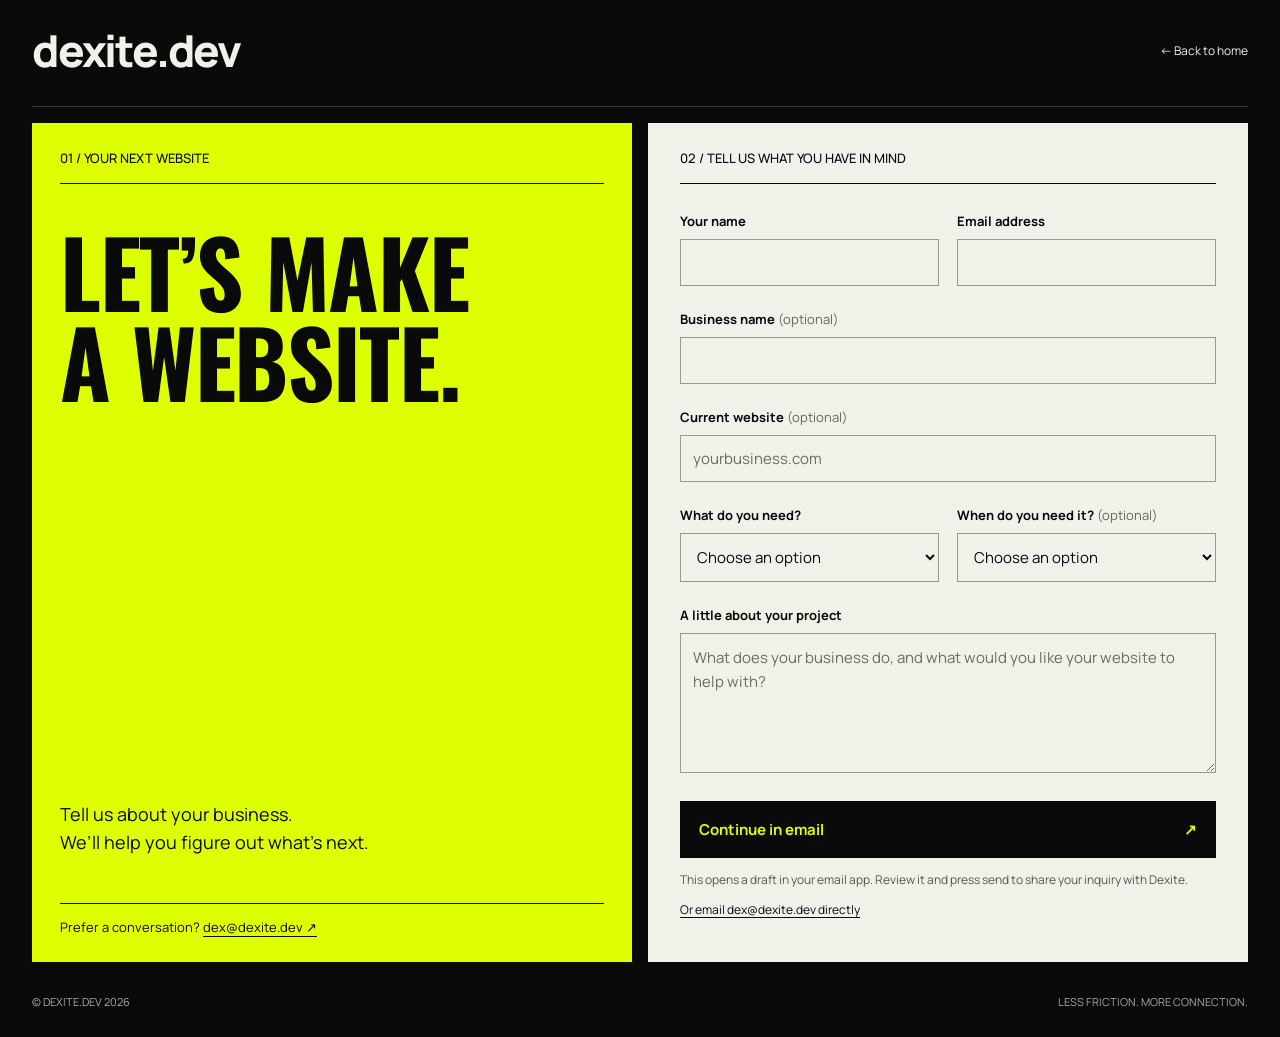
==== inquiry/index.html @ 9b3954dd "Add website inquiry page and homepage call to action" ====
<!doctype html>
<html lang="en">
<head>
<meta charset="utf-8">
<meta name="viewport" content="width=device-width,initial-scale=1">
<meta name="theme-color" content="#090a09">
<title>Let’s make a website — dexite.dev</title>
<meta name="description" content="Tell Dexite about your business and the website you have in mind.">
<link rel="canonical" href="https://dexite.dev/inquiry/">
<link rel="preconnect" href="https://fonts.googleapis.com">
<link rel="preconnect" href="https://fonts.gstatic.com" crossorigin>
<link href="https://fonts.googleapis.com/css2?family=Manrope:wght@400;500;700;800&family=Oswald:wght@700&display=swap" rel="stylesheet">
<style>
:root{color-scheme:dark;--ink:#090a09;--lime:#deff00;--paper:#f1f0e9;--rule:#393c34;font-family:Manrope,Arial,sans-serif}*{box-sizing:border-box}body{margin:0;background:var(--ink);color:var(--paper)}a{color:inherit}header{margin:0 32px;padding:20px 0 26px;display:flex;align-items:center;justify-content:space-between;gap:20px;border-bottom:1px solid var(--rule)}.brand{font-size:44px;font-weight:800;letter-spacing:-.05em;text-decoration:none}.back{font-size:12px;text-decoration:none;padding:12px 0}.back:hover{text-decoration:underline}main{display:grid;grid-template-columns:minmax(0,1fr) minmax(0,1fr);gap:16px;margin:16px 32px 32px}.intro{background:var(--lime);color:var(--ink);padding:26px 28px;display:flex;flex-direction:column;min-height:690px}.eyebrow{margin:0;padding-bottom:16px;border-bottom:1px solid currentColor;font-size:13px;font-weight:500}h1{font-family:Oswald,Impact,sans-serif;text-transform:uppercase;font-size:clamp(65px,7.2vw,108px);line-height:.98;font-weight:700;margin:42px 0;letter-spacing:-.015em}h1 span{display:block}.intro-copy{margin-top:auto;font-size:18px;line-height:1.6;max-width:350px}.contact{margin:28px 0 0;padding-top:14px;border-top:1px solid currentColor;font-size:13px}.contact a{text-underline-offset:4px}.form-panel{background:var(--paper);color:var(--ink);padding:26px 32px 32px;color-scheme:light}form{margin-top:28px}.fields{display:grid;grid-template-columns:1fr 1fr;gap:24px 18px}.full{grid-column:1/-1}label{display:block;font-size:13px;font-weight:700;margin-bottom:9px}.optional{color:#65675e;font-weight:400}input,select,textarea{display:block;width:100%;border:1px solid #96998c;border-radius:0;background:transparent;padding:12px;font:inherit;font-size:15px;color:var(--ink)}textarea{resize:vertical;min-height:140px;line-height:1.6}input:focus,select:focus,textarea:focus{outline:2px solid #2149ff;outline-offset:2px}input::placeholder,textarea::placeholder{color:#6b6d63}button{display:flex;align-items:center;justify-content:space-between;gap:18px;width:100%;margin-top:28px;padding:17px 18px;border:1px solid var(--ink);background:var(--ink);color:var(--lime);font:inherit;font-size:15px;font-weight:700;cursor:pointer;transition:background .2s,color .2s}button:hover{background:var(--lime);color:var(--ink)}button:focus-visible,a:focus-visible{outline:2px solid #2149ff;outline-offset:4px}.note{font-size:12px;line-height:1.6;color:#55574f;margin:12px 0 0}#status{font-size:13px;line-height:1.7;margin:16px 0 0}#status:empty{display:none}footer{margin:0 32px 28px;display:flex;justify-content:space-between;gap:16px;font-size:11px;color:#a8aaa0}.fallback{margin-top:12px;font-size:12px}.fallback a{text-underline-offset:3px}@media(max-width:900px){main{grid-template-columns:1fr}.intro{min-height:420px}h1{font-size:clamp(70px,12vw,105px);margin:32px 0}.intro-copy{max-width:490px}.intro-copy p{margin:0}}@media(max-width:540px){header{margin:0 20px;padding:18px 0}.brand{font-size:34px}.back{font-size:11px}main{margin:14px 20px 24px;gap:14px}.intro,.form-panel{padding:22px}.intro{min-height:420px}h1{font-size:clamp(58px,13vw,72px)}.intro-copy{font-size:16px}.fields{grid-template-columns:1fr;gap:22px}.full{grid-column:auto}footer{margin:0 20px 24px;font-size:10px}.eyebrow{font-size:12px}}@media(prefers-reduced-motion:reduce){*{transition:none!important}}
</style>
</head>
<body>
<header><a class="brand" href="/" aria-label="Dexite home">dexite.dev</a><a class="back" href="/">← Back to home</a></header>
<main>
<section class="intro" aria-labelledby="title"><p class="eyebrow">01 / YOUR NEXT WEBSITE</p><h1 id="title"><span>Let’s make</span><span>a website.</span></h1><div class="intro-copy"><p>Tell us about your business.<br>We’ll help you figure out what’s next.</p></div><p class="contact">Prefer a conversation? <a href="mailto:dex@dexite.dev">dex@dexite.dev ↗</a></p></section>
<section class="form-panel" aria-labelledby="form-title"><h2 class="eyebrow" id="form-title">02 / TELL US WHAT YOU HAVE IN MIND</h2>
<form id="inquiry-form" action="mailto:dex@dexite.dev" method="post" enctype="text/plain">
<div class="fields">
<div><label for="name">Your name</label><input id="name" name="name" autocomplete="name" maxlength="120" required></div>
<div><label for="email">Email address</label><input id="email" name="email" type="email" autocomplete="email" maxlength="254" required></div>
<div class="full"><label for="business">Business name <span class="optional">(optional)</span></label><input id="business" name="business" autocomplete="organization" maxlength="160"></div>
<div class="full"><label for="website">Current website <span class="optional">(optional)</span></label><input id="website" name="website" type="text" inputmode="url" placeholder="yourbusiness.com" maxlength="300"></div>
<div><label for="service">What do you need?</label><select id="service" name="service" required><option value="">Choose an option</option>A new website</option>A website redesign</option>Website updates or support</option>I’m not sure yet</option></select></div>
<div><label for="timeline">When do you need it? <span class="optional">(optional)</span></label><select id="timeline" name="timeline"><option value="">Choose an option</option>As soon as possible</option>Within 1–2 months</option>Within 3–6 months</option>Just exploring</option></select></div>
<div class="full"><label for="brief">A little about your project</label><textarea id="brief" name="brief" placeholder="What does your business do, and what would you like your website to help with?" maxlength="3000" required></textarea></div>
</div>
<button type="submit">Continue in email <span aria-hidden="true">↗</span></button>
<p class="note">This opens a draft in your email app. Review it and press send to share your inquiry with Dexite.</p>
<p id="status" role="status" aria-live="polite"></p>
<p class="fallback"><a href="mailto:dex@dexite.dev">Or email dex@dexite.dev directly</a></p>
<noscript><p class="note">You can also send your project details directly to dex@dexite.dev.</p></noscript>
</form></section>
</main><footer><span>© DEXITE.DEV 2026</span><span>LESS FRICTION. MORE CONNECTION.</span></footer>
<script>
document.getElementById('inquiry-form').addEventListener('submit',function(event){
event.preventDefault();
if(!this.reportValidity())return;
const values=new FormData(this);
const get=key=>String(values.get(key)||'').trim();
const subject='Website inquiry — '+(get('business')||get('name')).replace(/[\r\n]/g,' ');
const body=['Hi Dexite,','', 'Name: '+get('name'),'Email: '+get('email'),'Business: '+(get('business')||'Not provided'),'Current website: '+(get('website')||'None provided'),'Looking for: '+get('service'),'Timeline: '+(get('timeline')||'Not specified'),'','Project details:',get('brief')].join('\r\n');
window.location.href='mailto:dex@dexite.dev?subject='+encodeURIComponent(subject)+'&body='+encodeURIComponent(body);
document.getElementById('status').textContent='Your email app should open with your draft. Your inquiry reaches us after you press send. If it didn’t open, use the email link below.';
});
</script>
</body></html>
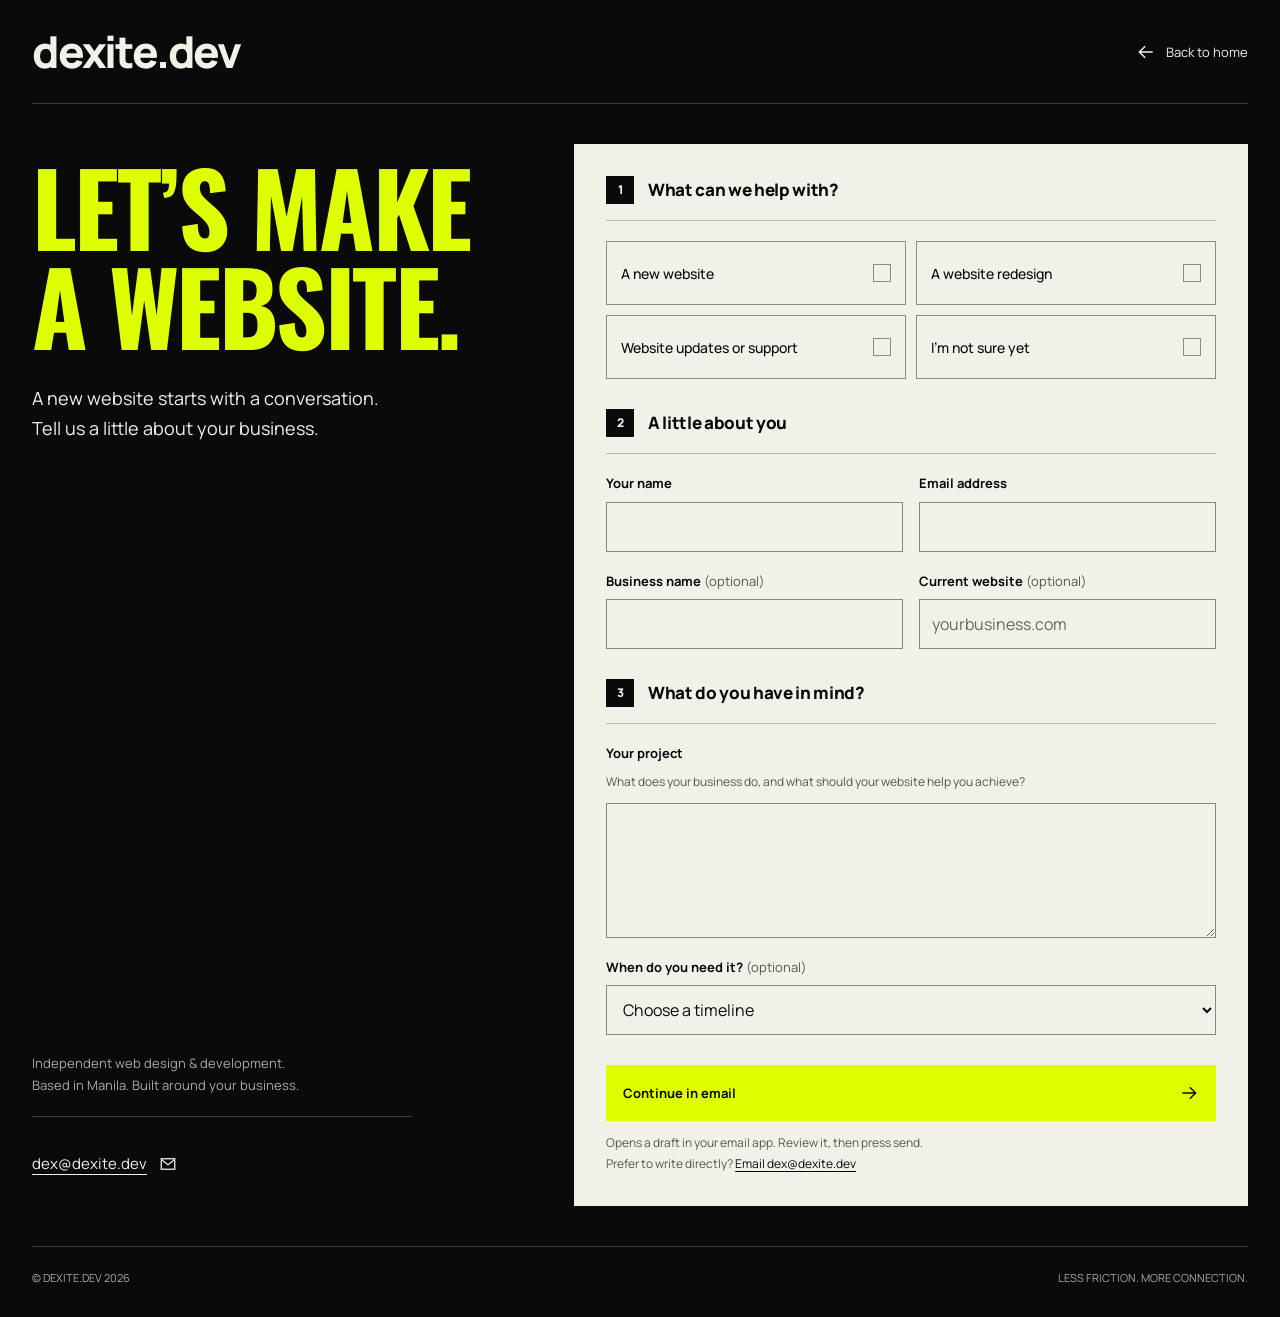
==== commit 83fda4ac: "Redesign inquiry page using Dexite handbook and add SVG button interactions" ====
--- a/inquiry/index.html
+++ b/inquiry/index.html
@@ -1,42 +1,48 @@
 <!doctype html>
 <html lang="en">
 <head>
-<meta charset="utf-8">
-<meta name="viewport" content="width=device-width,initial-scale=1">
-<meta name="theme-color" content="#090a09">
-<title>Let’s make a website — dexite.dev</title>
+<meta charset="utf-8"><meta name="viewport" content="width=device-width,initial-scale=1">
+<meta name="theme-color" content="#090a09"><title>Let’s make a website — dexite.dev</title>
 <meta name="description" content="Tell Dexite about your business and the website you have in mind.">
 <link rel="canonical" href="https://dexite.dev/inquiry/">
-<link rel="preconnect" href="https://fonts.googleapis.com">
-<link rel="preconnect" href="https://fonts.gstatic.com" crossorigin>
+<link rel="preconnect" href="https://fonts.googleapis.com"><link rel="preconnect" href="https://fonts.gstatic.com" crossorigin>
 <link href="https://fonts.googleapis.com/css2?family=Manrope:wght@400;500;700;800&family=Oswald:wght@700&display=swap" rel="stylesheet">
+<link rel="stylesheet" href="/interactions.css?v=2">
 <style>
-:root{color-scheme:dark;--ink:#090a09;--lime:#deff00;--paper:#f1f0e9;--rule:#393c34;font-family:Manrope,Arial,sans-serif}*{box-sizing:border-box}body{margin:0;background:var(--ink);color:var(--paper)}a{color:inherit}header{margin:0 32px;padding:20px 0 26px;display:flex;align-items:center;justify-content:space-between;gap:20px;border-bottom:1px solid var(--rule)}.brand{font-size:44px;font-weight:800;letter-spacing:-.05em;text-decoration:none}.back{font-size:12px;text-decoration:none;padding:12px 0}.back:hover{text-decoration:underline}main{display:grid;grid-template-columns:minmax(0,1fr) minmax(0,1fr);gap:16px;margin:16px 32px 32px}.intro{background:var(--lime);color:var(--ink);padding:26px 28px;display:flex;flex-direction:column;min-height:690px}.eyebrow{margin:0;padding-bottom:16px;border-bottom:1px solid currentColor;font-size:13px;font-weight:500}h1{font-family:Oswald,Impact,sans-serif;text-transform:uppercase;font-size:clamp(65px,7.2vw,108px);line-height:.98;font-weight:700;margin:42px 0;letter-spacing:-.015em}h1 span{display:block}.intro-copy{margin-top:auto;font-size:18px;line-height:1.6;max-width:350px}.contact{margin:28px 0 0;padding-top:14px;border-top:1px solid currentColor;font-size:13px}.contact a{text-underline-offset:4px}.form-panel{background:var(--paper);color:var(--ink);padding:26px 32px 32px;color-scheme:light}form{margin-top:28px}.fields{display:grid;grid-template-columns:1fr 1fr;gap:24px 18px}.full{grid-column:1/-1}label{display:block;font-size:13px;font-weight:700;margin-bottom:9px}.optional{color:#65675e;font-weight:400}input,select,textarea{display:block;width:100%;border:1px solid #96998c;border-radius:0;background:transparent;padding:12px;font:inherit;font-size:15px;color:var(--ink)}textarea{resize:vertical;min-height:140px;line-height:1.6}input:focus,select:focus,textarea:focus{outline:2px solid #2149ff;outline-offset:2px}input::placeholder,textarea::placeholder{color:#6b6d63}button{display:flex;align-items:center;justify-content:space-between;gap:18px;width:100%;margin-top:28px;padding:17px 18px;border:1px solid var(--ink);background:var(--ink);color:var(--lime);font:inherit;font-size:15px;font-weight:700;cursor:pointer;transition:background .2s,color .2s}button:hover{background:var(--lime);color:var(--ink)}button:focus-visible,a:focus-visible{outline:2px solid #2149ff;outline-offset:4px}.note{font-size:12px;line-height:1.6;color:#55574f;margin:12px 0 0}#status{font-size:13px;line-height:1.7;margin:16px 0 0}#status:empty{display:none}footer{margin:0 32px 28px;display:flex;justify-content:space-between;gap:16px;font-size:11px;color:#a8aaa0}.fallback{margin-top:12px;font-size:12px}.fallback a{text-underline-offset:3px}@media(max-width:900px){main{grid-template-columns:1fr}.intro{min-height:420px}h1{font-size:clamp(70px,12vw,105px);margin:32px 0}.intro-copy{max-width:490px}.intro-copy p{margin:0}}@media(max-width:540px){header{margin:0 20px;padding:18px 0}.brand{font-size:34px}.back{font-size:11px}main{margin:14px 20px 24px;gap:14px}.intro,.form-panel{padding:22px}.intro{min-height:420px}h1{font-size:clamp(58px,13vw,72px)}.intro-copy{font-size:16px}.fields{grid-template-columns:1fr;gap:22px}.full{grid-column:auto}footer{margin:0 20px 24px;font-size:10px}.eyebrow{font-size:12px}}@media(prefers-reduced-motion:reduce){*{transition:none!important}}
+:root{color-scheme:dark;--ink:#090a09;--lime:#deff00;--paper:#f1f0e9;--rule:#393c34;font-family:Manrope,Arial,sans-serif;font-synthesis:none}*{box-sizing:border-box}body{margin:0;background:var(--ink);color:var(--paper);-webkit-font-smoothing:antialiased}a{color:inherit}.shell{max-width:1600px;margin:auto;padding:0 32px}header{display:flex;align-items:center;justify-content:space-between;gap:20px;min-height:104px;border-bottom:1px solid var(--rule)}.brand{font-size:44px;font-weight:800;letter-spacing:-.05em;line-height:1.18;text-decoration:none}.back{display:inline-flex;align-items:center;gap:10px;min-height:44px;text-decoration:none;font-size:13px}.back svg{transition:transform 160ms ease}.back:hover svg{transform:translateX(-3px)}a:focus-visible{outline:2px solid var(--paper);outline-offset:4px}.icon{display:block;width:20px;height:20px;flex-shrink:0}main{display:grid;grid-template-columns:minmax(0,5fr) minmax(0,7fr);gap:5%;padding:40px 0}.intro{padding:12px 0 20px;display:flex;flex-direction:column;align-items:flex-start;min-width:0}.intro h1{font-family:Oswald,Impact,sans-serif;font-size:clamp(68px,7.9vw,124px);line-height:.98;letter-spacing:-.025em;text-transform:uppercase;margin:0 0 30px;color:var(--lime)}h1 span{display:block}.lead{font-size:18px;line-height:1.65;max-width:350px;margin:0}.intro-bottom{margin-top:auto;padding-top:70px;width:100%;max-width:380px}.studio-note{padding:0 0 20px;border-bottom:1px solid var(--rule);font-size:13px;line-height:1.7;color:#a8aaa0}.direct-contact{display:inline-flex;align-items:center;gap:12px;min-height:44px;margin-top:12px;font-size:15px;text-underline-offset:5px;text-decoration-thickness:1px}.direct-contact svg{width:18px;height:18px}.form-panel{background:var(--paper);color:var(--ink);color-scheme:light;padding:32px;min-width:0}fieldset{border:0;padding:0;margin:0 0 30px;min-width:0}legend{display:flex;align-items:center;gap:14px;width:100%;padding:0 0 16px;margin-bottom:20px;border-bottom:1px solid #b8bbaf;font-size:17px;line-height:1.5;font-weight:800;letter-spacing:-.02em}.step{display:inline-grid;place-items:center;width:28px;height:28px;background:var(--ink);color:var(--paper);font-size:12px;letter-spacing:0;flex-shrink:0}.choices{display:grid;grid-template-columns:1fr 1fr;gap:10px}.choice{position:relative;display:block;cursor:pointer}.choice input{position:absolute;top:14px;right:14px;width:20px;height:20px;opacity:0;margin:0}.choice-content{display:flex;align-items:center;justify-content:space-between;gap:12px;min-height:64px;height:100%;border:1px solid #8b8e80;padding:14px;font-size:14px;line-height:1.5;font-weight:500;transition:background-color 160ms ease,border-color 160ms ease,box-shadow 160ms ease}.choice-content .check{width:18px;height:18px;flex:0 0 18px;border:1px solid #8b8e80;color:transparent}.check svg{width:16px;height:16px;display:block}.choice input:checked+.choice-content{background:var(--lime);border-color:var(--ink);box-shadow:inset 0 0 0 1px var(--ink);font-weight:700}.choice input:checked+.choice-content .check{background:var(--ink);border-color:var(--ink);color:var(--lime)}.choice input:focus-visible+.choice-content{outline:2px solid #2149ff;outline-offset:3px}.choice:active .choice-content{box-shadow:inset 0 0 0 2px var(--ink)}@media(hover:hover){.choice:hover .choice-content{border-color:var(--ink);background:#e5e7d9}.choice:hover input:checked+.choice-content{background:var(--lime)}}.fields{display:grid;grid-template-columns:1fr 1fr;gap:20px 16px}.full{grid-column:1/-1}.field-label{display:block;font-size:13px;line-height:1.5;font-weight:700;margin-bottom:8px}.optional{font-weight:400;color:#55574f}.text-input,select,textarea{display:block;width:100%;min-width:0;min-height:48px;padding:12px;border:1px solid #85897a;border-radius:0;background:transparent;color:var(--ink);font:inherit;font-size:16px;line-height:1.5;transition:border-color 160ms ease,background-color 160ms ease}.text-input:hover,select:hover,textarea:hover{border-color:var(--ink)}.text-input:focus,select:focus,textarea:focus{border-color:var(--ink);background:#fff;outline:2px solid #2149ff;outline-offset:2px}input::placeholder,textarea::placeholder{color:#66695e}textarea{resize:vertical;min-height:135px}.helper{font-size:12px;line-height:1.6;color:#55574f;margin:0 0 12px}.submit{width:100%;min-height:56px;margin:0;--action-hover:#090a09}.submit:hover{color:var(--lime)}.submit:active{color:var(--ink);background:#c4df00}.note{font-size:12px;line-height:1.7;color:#55574f;margin:12px 0 0}.note a{color:var(--ink);text-underline-offset:3px}.note a:focus-visible{outline-color:#2149ff}#status{font-size:13px;line-height:1.7;border-left:3px solid var(--ink);padding-left:12px;margin:16px 0 0}#status:empty{display:none}footer{border-top:1px solid var(--rule);display:flex;justify-content:space-between;gap:16px;padding:22px 0 30px;font-size:11px;line-height:1.6;color:#a8aaa0}@media(max-width:1050px){main{gap:28px;grid-template-columns:minmax(0,4fr) minmax(0,6fr)}.form-panel{padding:26px}.intro h1{font-size:clamp(58px,8vw,85px)}.choices,.fields{grid-template-columns:1fr}.full{grid-column:auto}.choice-content{min-height:54px}.lead{font-size:16px}}@media(max-width:760px){.shell{padding:0 22px}header{min-height:88px}.brand{font-size:34px}.back{font-size:12px}main{grid-template-columns:1fr;gap:30px;padding:30px 0}.intro{padding:0}.intro h1{font-size:clamp(68px,13vw,96px);margin-bottom:22px}.intro h1 span{display:inline}.intro h1 span::after{content:' '}.lead{max-width:440px;font-size:17px}.intro-bottom{padding-top:20px;max-width:none;margin-top:0}.studio-note{display:none}.direct-contact{margin-top:0}.form-panel{padding:26px}.choices,.fields{grid-template-columns:1fr 1fr}.full{grid-column:1/-1}footer{font-size:10px}}@media(max-width:480px){.shell{padding:0 16px}.form-panel{padding:22px 18px}.choices,.fields{grid-template-columns:1fr}.full{grid-column:auto}.intro h1{font-size:18vw}.intro h1 span{display:block}.intro h1 span::after{content:none}.back{gap:6px;font-size:11px}.choice-content{min-height:56px}legend{font-size:16px}footer{flex-direction:column;gap:4px}}@media(prefers-reduced-motion:reduce){*,*::before,*::after{transition:none!important;animation:none!important}.back:hover svg{transform:none}}
 </style>
 </head>
-<body>
-<header><a class="brand" href="/" aria-label="Dexite home">dexite.dev</a><a class="back" href="/">← Back to home</a></header>
+<body><div class="shell">
+<header><a class="brand" href="/" aria-label="Dexite home">dexite.dev</a><a class="back" href="/"><svg class="icon" viewBox="0 0 24 24" fill="none" stroke="currentColor" stroke-width="1.7" aria-hidden="true" focusable="false"><path d="M20 12H4m7-7-7 7 7 7"/></svg>Back to home</a></header>
 <main>
-<section class="intro" aria-labelledby="title"><p class="eyebrow">01 / YOUR NEXT WEBSITE</p><h1 id="title"><span>Let’s make</span><span>a website.</span></h1><div class="intro-copy"><p>Tell us about your business.<br>We’ll help you figure out what’s next.</p></div><p class="contact">Prefer a conversation? <a href="mailto:dex@dexite.dev">dex@dexite.dev ↗</a></p></section>
-<section class="form-panel" aria-labelledby="form-title"><h2 class="eyebrow" id="form-title">02 / TELL US WHAT YOU HAVE IN MIND</h2>
+<section class="intro" aria-labelledby="title"><h1 id="title"><span>Let’s make</span><span>a website.</span></h1><p class="lead">A new website starts with a conversation. Tell us a little about your business.</p><div class="intro-bottom"><p class="studio-note">Independent web design &amp; development.<br>Based in Manila. Built around your business.</p><a class="direct-contact" href="mailto:dex@dexite.dev">dex@dexite.dev<svg class="icon" viewBox="0 0 24 24" fill="none" stroke="currentColor" stroke-width="1.7" aria-hidden="true" focusable="false"><rect x="3" y="5" width="18" height="14"/><path d="m3 6 9 7 9-7"/></svg></a></div></section>
+<section class="form-panel" aria-label="Website inquiry">
 <form id="inquiry-form" action="mailto:dex@dexite.dev" method="post" enctype="text/plain">
-<div class="fields">
-<div><label for="name">Your name</label><input id="name" name="name" autocomplete="name" maxlength="120" required></div>
-<div><label for="email">Email address</label><input id="email" name="email" type="email" autocomplete="email" maxlength="254" required></div>
-<div class="full"><label for="business">Business name <span class="optional">(optional)</span></label><input id="business" name="business" autocomplete="organization" maxlength="160"></div>
-<div class="full"><label for="website">Current website <span class="optional">(optional)</span></label><input id="website" name="website" type="text" inputmode="url" placeholder="yourbusiness.com" maxlength="300"></div>
-<div><label for="service">What do you need?</label><select id="service" name="service" required><option value="">Choose an option</option>A new website</option>A website redesign</option>Website updates or support</option>I’m not sure yet</option></select></div>
-<div><label for="timeline">When do you need it? <span class="optional">(optional)</span></label><select id="timeline" name="timeline"><option value="">Choose an option</option>As soon as possible</option>Within 1–2 months</option>Within 3–6 months</option>Just exploring</option></select></div>
-<div class="full"><label for="brief">A little about your project</label><textarea id="brief" name="brief" placeholder="What does your business do, and what would you like your website to help with?" maxlength="3000" required></textarea></div>
-</div>
-<button type="submit">Continue in email <span aria-hidden="true">↗</span></button>
-<p class="note">This opens a draft in your email app. Review it and press send to share your inquiry with Dexite.</p>
+<fieldset><legend><span class="step" aria-hidden="true">1</span>What can we help with?</legend><div class="choices">
+<label class="choice"><input type="radio" name="service" value="A new website" required><span class="choice-content"><span>A new website</span><span class="check" aria-hidden="true"><svg viewBox="0 0 20 20" fill="none" stroke="currentColor" stroke-width="1.8" focusable="false"><path d="m4 10 4 4 8-8"/></svg></span></span></label>
+<label class="choice"><input type="radio" name="service" value="A website redesign" required><span class="choice-content"><span>A website redesign</span><span class="check" aria-hidden="true"><svg viewBox="0 0 20 20" fill="none" stroke="currentColor" stroke-width="1.8" focusable="false"><path d="m4 10 4 4 8-8"/></svg></span></span></label>
+<label class="choice"><input type="radio" name="service" value="Website updates or support" required><span class="choice-content"><span>Website updates or support</span><span class="check" aria-hidden="true"><svg viewBox="0 0 20 20" fill="none" stroke="currentColor" stroke-width="1.8" focusable="false"><path d="m4 10 4 4 8-8"/></svg></span></span></label>
+<label class="choice"><input type="radio" name="service" value="I’m not sure yet" required><span class="choice-content"><span>I’m not sure yet</span><span class="check" aria-hidden="true"><svg viewBox="0 0 20 20" fill="none" stroke="currentColor" stroke-width="1.8" focusable="false"><path d="m4 10 4 4 8-8"/></svg></span></span></label>
+</div></fieldset>
+<fieldset><legend><span class="step" aria-hidden="true">2</span>A little about you</legend><div class="fields">
+<div><label class="field-label" for="name">Your name</label><input class="text-input" id="name" name="name" autocomplete="name" maxlength="120" required></div>
+<div><label class="field-label" for="email">Email address</label><input class="text-input" id="email" name="email" type="email" autocomplete="email" maxlength="254" required></div>
+<div><label class="field-label" for="business">Business name <span class="optional">(optional)</span></label><input class="text-input" id="business" name="business" autocomplete="organization" maxlength="160"></div>
+<div><label class="field-label" for="website">Current website <span class="optional">(optional)</span></label><input class="text-input" id="website" name="website" type="text" inputmode="url" placeholder="yourbusiness.com" maxlength="300"></div>
+</div></fieldset>
+<fieldset><legend><span class="step" aria-hidden="true">3</span>What do you have in mind?</legend><div class="fields">
+<div class="full"><label class="field-label" for="brief">Your project</label><p class="helper" id="brief-help">What does your business do, and what should your website help you achieve?</p><textarea id="brief" name="brief" aria-describedby="brief-help" maxlength="1800" required></textarea></div>
+<div class="full"><label class="field-label" for="timeline">When do you need it? <span class="optional">(optional)</span></label><select id="timeline" name="timeline"><option value="">Choose a timeline</option>As soon as possible</option>Within 1–2 months</option>Within 3–6 months</option>Just exploring</option></select></div>
+</div></fieldset>
+<button class="dex-action on-paper submit" type="submit"><span>Continue in email</span><svg class="action-icon" width="20" height="20" viewBox="0 0 24 24" fill="none" stroke="currentColor" stroke-width="1.7" aria-hidden="true" focusable="false"><path d="M4 12h15M13 5l7 7-7 7"/></svg></button>
+<p class="note">Opens a draft in your email app. Review it, then press send.<br>Prefer to write directly? <a href="mailto:dex@dexite.dev">Email dex@dexite.dev</a></p>
 <p id="status" role="status" aria-live="polite"></p>
-<p class="fallback"><a href="mailto:dex@dexite.dev">Or email dex@dexite.dev directly</a></p>
 <noscript><p class="note">You can also send your project details directly to dex@dexite.dev.</p></noscript>
 </form></section>
 </main><footer><span>© DEXITE.DEV 2026</span><span>LESS FRICTION. MORE CONNECTION.</span></footer>
+</div>
 <script>
+
 document.getElementById('inquiry-form').addEventListener('submit',function(event){
 event.preventDefault();
 if(!this.reportValidity())return;
--- a/interactions.css
+++ b/interactions.css
@@ -0,0 +1,11 @@
+/* Dexite handbook: small, deliberate feedback; no layout shift. */
+.dex-action { --action-bg:#deff00; --action-fg:#090a09; --action-hover:#f1f0e9; position:relative; display:inline-flex; align-items:center; justify-content:space-between; gap:20px; min-height:44px; padding:12px 16px; border:1px solid transparent; border-radius:0; background:var(--action-bg); color:var(--action-fg); font-family:Manrope,Arial,sans-serif; font-size:13px; line-height:20px; font-weight:700; text-decoration:none; cursor:pointer; transition:background-color 160ms ease,color 160ms ease,border-color 160ms ease,box-shadow 140ms ease; -webkit-tap-highlight-color:transparent; }
+.dex-action .action-icon { width:20px; height:20px; flex:0 0 20px; transition:transform 160ms cubic-bezier(.2,0,0,1); }
+@media (hover:hover) { .dex-action:hover { background:var(--action-hover); } .dex-action:hover .action-icon { transform:translateX(3px); } }
+.dex-action:active { background:#c4df00; box-shadow:inset 0 0 0 2px #090a09; }
+.dex-action:active .action-icon { transform:translateX(1px) scale(.9); }
+.dex-action:focus-visible { outline:2px solid #f1f0e9; outline-offset:4px; }
+.dex-action.on-paper:focus-visible { outline-color:#2149ff; }
+.dex-action:disabled { background:#d0d2c6; color:#55574f; cursor:not-allowed; box-shadow:none; }
+.dex-action:disabled .action-icon { transform:none; }
+@media(prefers-reduced-motion:reduce) { .dex-action,.dex-action .action-icon { transition:none; } .dex-action:hover .action-icon,.dex-action:active .action-icon { transform:none; } }
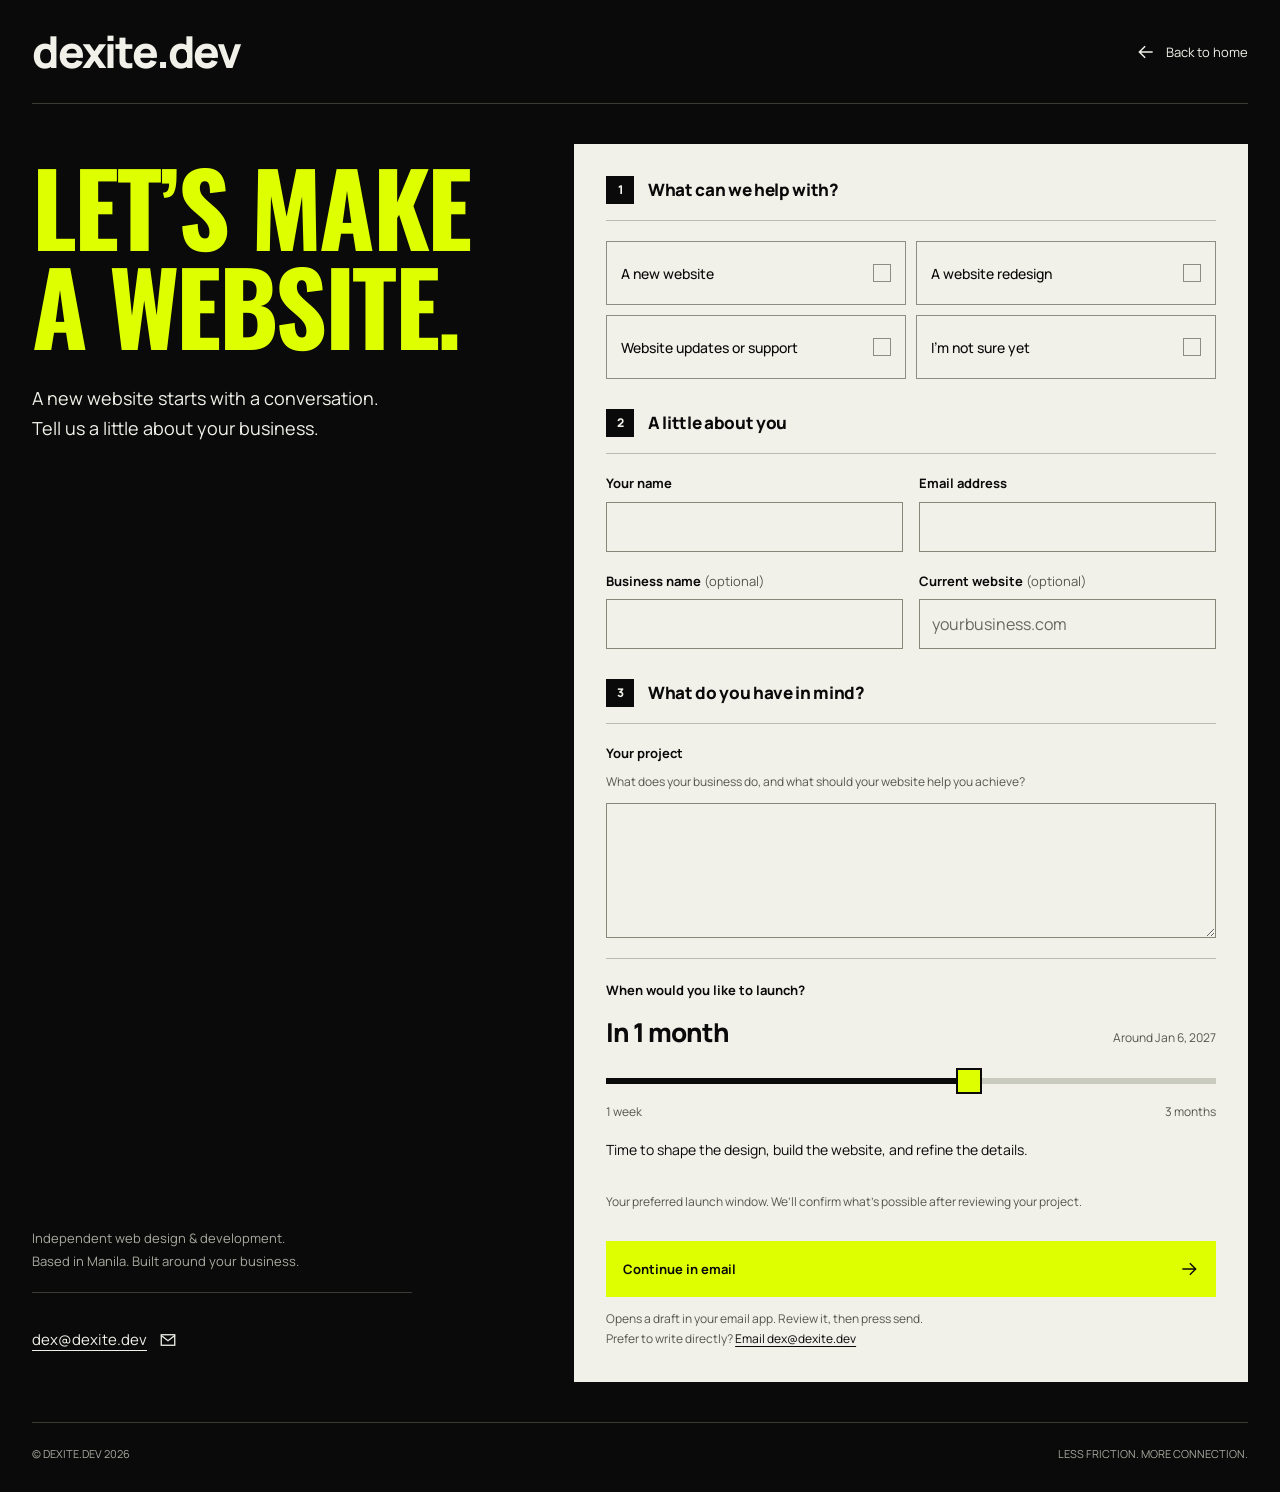
==== commit 45e83b47: "Add approved launch timeline slider to inquiry page" ====
--- a/inquiry/index.html
+++ b/inquiry/index.html
@@ -10,6 +10,8 @@
 <link rel="stylesheet" href="/interactions.css?v=2">
 <style>
 :root{color-scheme:dark;--ink:#090a09;--lime:#deff00;--paper:#f1f0e9;--rule:#393c34;font-family:Manrope,Arial,sans-serif;font-synthesis:none}*{box-sizing:border-box}body{margin:0;background:var(--ink);color:var(--paper);-webkit-font-smoothing:antialiased}a{color:inherit}.shell{max-width:1600px;margin:auto;padding:0 32px}header{display:flex;align-items:center;justify-content:space-between;gap:20px;min-height:104px;border-bottom:1px solid var(--rule)}.brand{font-size:44px;font-weight:800;letter-spacing:-.05em;line-height:1.18;text-decoration:none}.back{display:inline-flex;align-items:center;gap:10px;min-height:44px;text-decoration:none;font-size:13px}.back svg{transition:transform 160ms ease}.back:hover svg{transform:translateX(-3px)}a:focus-visible{outline:2px solid var(--paper);outline-offset:4px}.icon{display:block;width:20px;height:20px;flex-shrink:0}main{display:grid;grid-template-columns:minmax(0,5fr) minmax(0,7fr);gap:5%;padding:40px 0}.intro{padding:12px 0 20px;display:flex;flex-direction:column;align-items:flex-start;min-width:0}.intro h1{font-family:Oswald,Impact,sans-serif;font-size:clamp(68px,7.9vw,124px);line-height:.98;letter-spacing:-.025em;text-transform:uppercase;margin:0 0 30px;color:var(--lime)}h1 span{display:block}.lead{font-size:18px;line-height:1.65;max-width:350px;margin:0}.intro-bottom{margin-top:auto;padding-top:70px;width:100%;max-width:380px}.studio-note{padding:0 0 20px;border-bottom:1px solid var(--rule);font-size:13px;line-height:1.7;color:#a8aaa0}.direct-contact{display:inline-flex;align-items:center;gap:12px;min-height:44px;margin-top:12px;font-size:15px;text-underline-offset:5px;text-decoration-thickness:1px}.direct-contact svg{width:18px;height:18px}.form-panel{background:var(--paper);color:var(--ink);color-scheme:light;padding:32px;min-width:0}fieldset{border:0;padding:0;margin:0 0 30px;min-width:0}legend{display:flex;align-items:center;gap:14px;width:100%;padding:0 0 16px;margin-bottom:20px;border-bottom:1px solid #b8bbaf;font-size:17px;line-height:1.5;font-weight:800;letter-spacing:-.02em}.step{display:inline-grid;place-items:center;width:28px;height:28px;background:var(--ink);color:var(--paper);font-size:12px;letter-spacing:0;flex-shrink:0}.choices{display:grid;grid-template-columns:1fr 1fr;gap:10px}.choice{position:relative;display:block;cursor:pointer}.choice input{position:absolute;top:14px;right:14px;width:20px;height:20px;opacity:0;margin:0}.choice-content{display:flex;align-items:center;justify-content:space-between;gap:12px;min-height:64px;height:100%;border:1px solid #8b8e80;padding:14px;font-size:14px;line-height:1.5;font-weight:500;transition:background-color 160ms ease,border-color 160ms ease,box-shadow 160ms ease}.choice-content .check{width:18px;height:18px;flex:0 0 18px;border:1px solid #8b8e80;color:transparent}.check svg{width:16px;height:16px;display:block}.choice input:checked+.choice-content{background:var(--lime);border-color:var(--ink);box-shadow:inset 0 0 0 1px var(--ink);font-weight:700}.choice input:checked+.choice-content .check{background:var(--ink);border-color:var(--ink);color:var(--lime)}.choice input:focus-visible+.choice-content{outline:2px solid #2149ff;outline-offset:3px}.choice:active .choice-content{box-shadow:inset 0 0 0 2px var(--ink)}@media(hover:hover){.choice:hover .choice-content{border-color:var(--ink);background:#e5e7d9}.choice:hover input:checked+.choice-content{background:var(--lime)}}.fields{display:grid;grid-template-columns:1fr 1fr;gap:20px 16px}.full{grid-column:1/-1}.field-label{display:block;font-size:13px;line-height:1.5;font-weight:700;margin-bottom:8px}.optional{font-weight:400;color:#55574f}.text-input,select,textarea{display:block;width:100%;min-width:0;min-height:48px;padding:12px;border:1px solid #85897a;border-radius:0;background:transparent;color:var(--ink);font:inherit;font-size:16px;line-height:1.5;transition:border-color 160ms ease,background-color 160ms ease}.text-input:hover,select:hover,textarea:hover{border-color:var(--ink)}.text-input:focus,select:focus,textarea:focus{border-color:var(--ink);background:#fff;outline:2px solid #2149ff;outline-offset:2px}input::placeholder,textarea::placeholder{color:#66695e}textarea{resize:vertical;min-height:135px}.helper{font-size:12px;line-height:1.6;color:#55574f;margin:0 0 12px}.submit{width:100%;min-height:56px;margin:0;--action-hover:#090a09}.submit:hover{color:var(--lime)}.submit:active{color:var(--ink);background:#c4df00}.note{font-size:12px;line-height:1.7;color:#55574f;margin:12px 0 0}.note a{color:var(--ink);text-underline-offset:3px}.note a:focus-visible{outline-color:#2149ff}#status{font-size:13px;line-height:1.7;border-left:3px solid var(--ink);padding-left:12px;margin:16px 0 0}#status:empty{display:none}footer{border-top:1px solid var(--rule);display:flex;justify-content:space-between;gap:16px;padding:22px 0 30px;font-size:11px;line-height:1.6;color:#a8aaa0}@media(max-width:1050px){main{gap:28px;grid-template-columns:minmax(0,4fr) minmax(0,6fr)}.form-panel{padding:26px}.intro h1{font-size:clamp(58px,8vw,85px)}.choices,.fields{grid-template-columns:1fr}.full{grid-column:auto}.choice-content{min-height:54px}.lead{font-size:16px}}@media(max-width:760px){.shell{padding:0 22px}header{min-height:88px}.brand{font-size:34px}.back{font-size:12px}main{grid-template-columns:1fr;gap:30px;padding:30px 0}.intro{padding:0}.intro h1{font-size:clamp(68px,13vw,96px);margin-bottom:22px}.intro h1 span{display:inline}.intro h1 span::after{content:' '}.lead{max-width:440px;font-size:17px}.intro-bottom{padding-top:20px;max-width:none;margin-top:0}.studio-note{display:none}.direct-contact{margin-top:0}.form-panel{padding:26px}.choices,.fields{grid-template-columns:1fr 1fr}.full{grid-column:1/-1}footer{font-size:10px}}@media(max-width:480px){.shell{padding:0 16px}.form-panel{padding:22px 18px}.choices,.fields{grid-template-columns:1fr}.full{grid-column:auto}.intro h1{font-size:18vw}.intro h1 span{display:block}.intro h1 span::after{content:none}.back{gap:6px;font-size:11px}.choice-content{min-height:56px}legend{font-size:16px}footer{flex-direction:column;gap:4px}}@media(prefers-reduced-motion:reduce){*,*::before,*::after{transition:none!important;animation:none!important}.back:hover svg{transform:none}}
+
+.timeline-field{border-top:1px solid #b8bbaf;padding-top:22px}.timeline-heading{display:flex;align-items:baseline;justify-content:space-between;gap:12px;margin:16px 0 10px}.timeline-heading output{font-size:26px;line-height:1.25;font-weight:800;letter-spacing:-.04em}.timeline-heading>span{font-size:12px;color:#55574f}.timeline-range{--range-fill:60%;display:block;width:100%;height:44px;margin:0;padding:0;border:0;background:transparent;cursor:pointer;appearance:none;-webkit-appearance:none;touch-action:pan-y}.timeline-range::-webkit-slider-runnable-track{height:6px;background:linear-gradient(to right,#090a09 0 var(--range-fill),#c8cbbd var(--range-fill) 100%)}.timeline-range::-moz-range-track{height:6px;background:linear-gradient(to right,#090a09 0 var(--range-fill),#c8cbbd var(--range-fill) 100%)}.timeline-range::-webkit-slider-thumb{appearance:none;-webkit-appearance:none;width:26px;height:26px;margin-top:-10px;border:2px solid #090a09;border-radius:0;background:#deff00;transition:box-shadow 160ms ease,background-color 160ms ease}.timeline-range::-moz-range-thumb{width:22px;height:22px;border:2px solid #090a09;border-radius:0;background:#deff00;transition:box-shadow 160ms ease,background-color 160ms ease}.timeline-range:hover::-webkit-slider-thumb{box-shadow:0 0 0 4px #090a0918}.timeline-range:hover::-moz-range-thumb{box-shadow:0 0 0 4px #090a0918}.timeline-range:active::-webkit-slider-thumb{background:#090a09;box-shadow:inset 0 0 0 3px #deff00}.timeline-range:active::-moz-range-thumb{background:#090a09;box-shadow:inset 0 0 0 3px #deff00}.timeline-range:focus-visible{outline:2px solid #2149ff;outline-offset:2px}.timeline-endpoints{display:flex;justify-content:space-between;font-size:12px;color:#55574f;margin-top:0}.timeline-description{min-height:48px;font-size:14px;line-height:1.7;margin:18px 0 6px}.timeline-field .helper{margin-bottom:0}@media(max-width:380px){.timeline-heading{align-items:flex-start;flex-direction:column;gap:5px}}
 </style>
 </head>
 <body><div class="shell">
@@ -32,7 +34,14 @@
 </div></fieldset>
 <fieldset><legend><span class="step" aria-hidden="true">3</span>What do you have in mind?</legend><div class="fields">
 <div class="full"><label class="field-label" for="brief">Your project</label><p class="helper" id="brief-help">What does your business do, and what should your website help you achieve?</p><textarea id="brief" name="brief" aria-describedby="brief-help" maxlength="1800" required></textarea></div>
-<div class="full"><label class="field-label" for="timeline">When do you need it? <span class="optional">(optional)</span></label><select id="timeline" name="timeline"><option value="">Choose a timeline</option>As soon as possible</option>Within 1–2 months</option>Within 3–6 months</option>Just exploring</option></select></div>
+<div class="full timeline-field"><label class="field-label" for="timeline-range">When would you like to launch?</label>
+<div class="timeline-heading"><output id="timeline-label" for="timeline-range">In 1 month</output><span id="timeline-date"></span></div>
+<input id="timeline-range" class="timeline-range" type="range" min="0" max="5" step="1" value="3" aria-describedby="timeline-description timeline-note" aria-valuetext="In 1 month">
+<div class="timeline-endpoints" aria-hidden="true"><span>1 week</span><span>3 months</span></div>
+<p id="timeline-description" class="timeline-description" aria-live="polite">Time to shape the design, build the website, and refine the details.</p>
+<p class="helper" id="timeline-note">Your preferred launch window. We’ll confirm what’s possible after reviewing your project.</p>
+<input type="hidden" id="timeline" name="timeline" value="In 1 month">
+</div>
 </div></fieldset>
 <button class="dex-action on-paper submit" type="submit"><span>Continue in email</span><svg class="action-icon" width="20" height="20" viewBox="0 0 24 24" fill="none" stroke="currentColor" stroke-width="1.7" aria-hidden="true" focusable="false"><path d="M4 12h15M13 5l7 7-7 7"/></svg></button>
 <p class="note">Opens a draft in your email app. Review it, then press send.<br>Prefer to write directly? <a href="mailto:dex@dexite.dev">Email dex@dexite.dev</a></p>
@@ -42,6 +51,42 @@
 </main><footer><span>© DEXITE.DEV 2026</span><span>LESS FRICTION. MORE CONNECTION.</span></footer>
 </div>
 <script>
+const timelineOptions = [
+ {label:'In 1 week',days:7,description:'A tight launch window. Let’s discuss a focused scope and what’s ready to go.'},
+ {label:'In 2 weeks',days:14,description:'A quick turnaround. Having your content and project priorities ready will help.'},
+ {label:'In 3 weeks',days:21,description:'A little more room to design, build, and review a focused website.'},
+ {label:'In 1 month',months:1,description:'Time to shape the design, build the website, and refine the details.'},
+ {label:'In 2 months',months:2,description:'More room for planning, content preparation, and a considered design process.'},
+ {label:'In 3 months',months:3,description:'An early start for a larger project, a brand refresh, or a more involved build.'}
+];
+const timelineRange = document.getElementById('timeline-range');
+const timelineStart = new Date();
+function getLaunchDate(start, option) {
+ const date = new Date(start.getTime());
+ if (option.days) date.setDate(date.getDate() + option.days);
+ else {
+  const day = date.getDate();
+  date.setDate(1);
+  date.setMonth(date.getMonth() + option.months);
+  const lastDay = new Date(date.getFullYear(), date.getMonth() + 1, 0).getDate();
+  date.setDate(Math.min(day, lastDay));
+ }
+ return date;
+}
+function updateTimeline() {
+ const index = Number(timelineRange.value);
+ const option = timelineOptions[index];
+ const date = getLaunchDate(timelineStart, option).toLocaleDateString('en', {month:'short',day:'numeric',year:'numeric'});
+ document.getElementById('timeline-label').textContent = option.label;
+ document.getElementById('timeline-date').textContent = 'Around ' + date;
+ document.getElementById('timeline-description').textContent = option.description;
+ document.getElementById('timeline').value = option.label + ' (around ' + date + ')';
+ timelineRange.setAttribute('aria-valuetext', option.label + ', around ' + date);
+ timelineRange.style.setProperty('--range-fill', (index / (timelineOptions.length - 1) * 100) + '%');
+}
+timelineRange.addEventListener('input', updateTimeline);
+updateTimeline();
+
 
 document.getElementById('inquiry-form').addEventListener('submit',function(event){
 event.preventDefault();
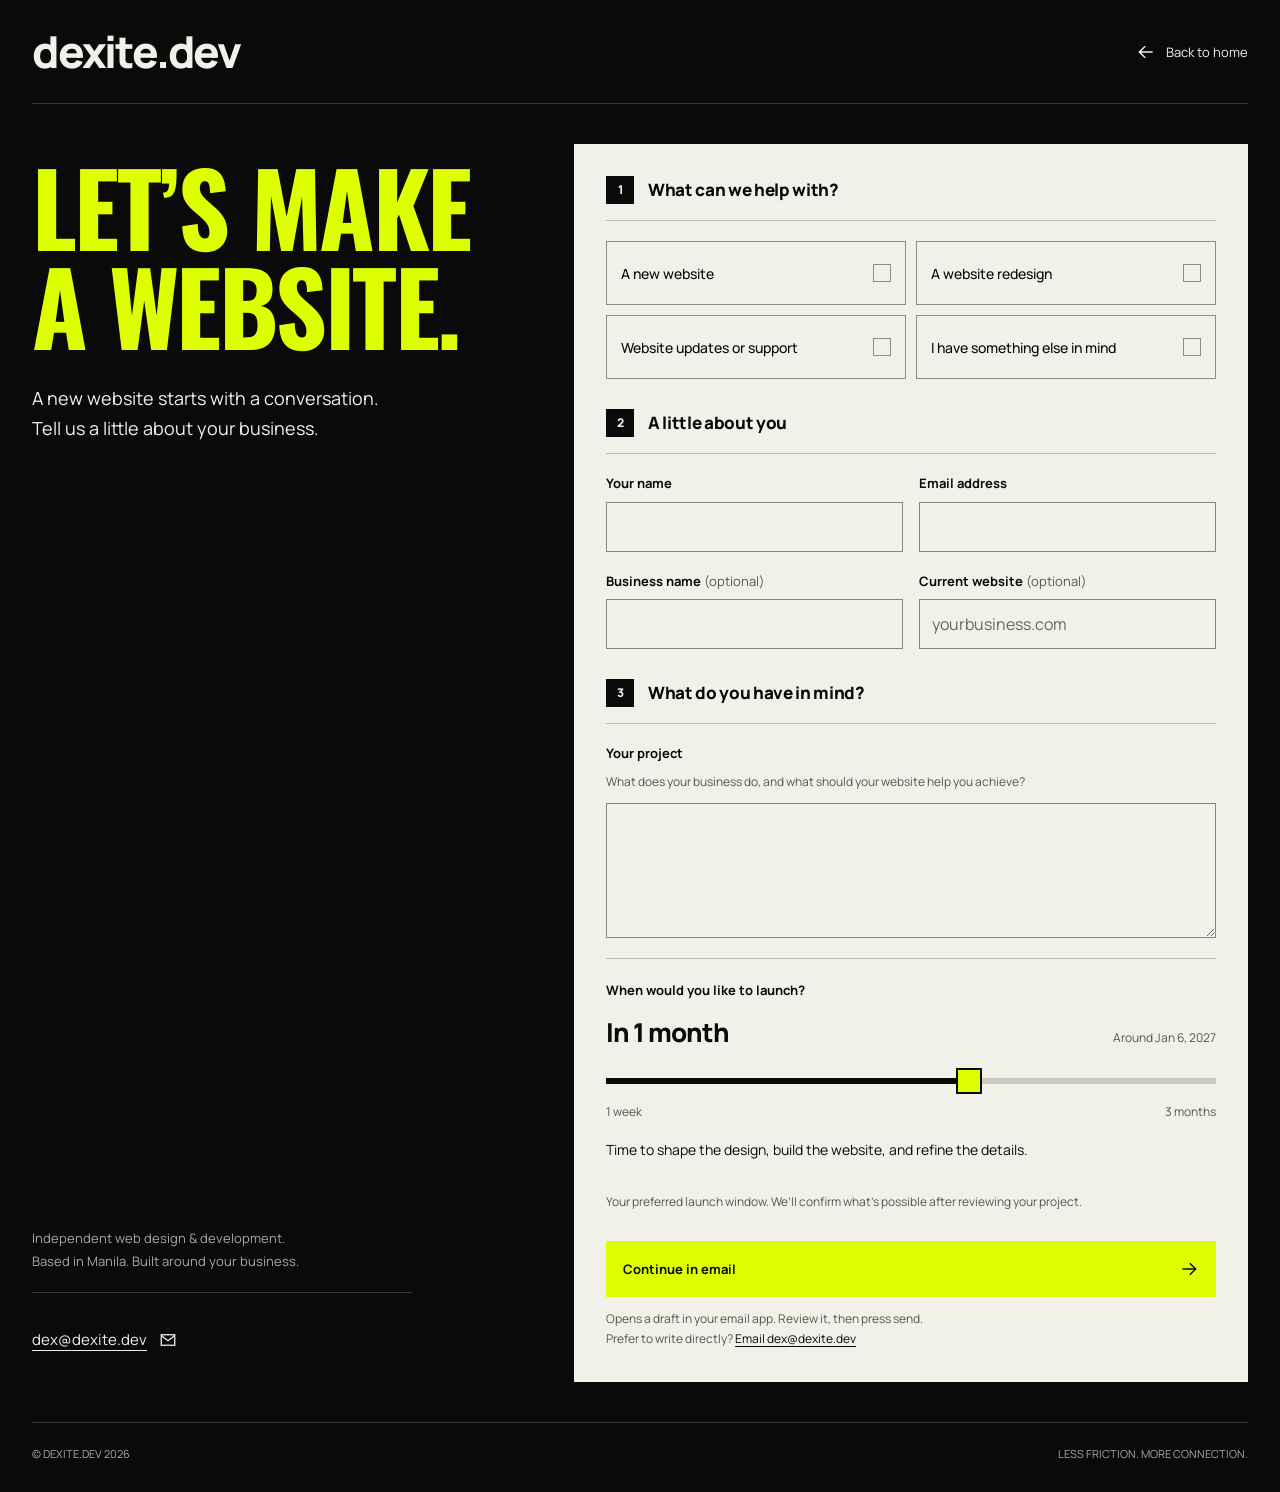
==== commit 8f5ebfc9: "Refine homepage cards, intro transitions, and inquiry validation" ====
--- a/inquiry/index.html
+++ b/inquiry/index.html
@@ -12,6 +12,10 @@
 :root{color-scheme:dark;--ink:#090a09;--lime:#deff00;--paper:#f1f0e9;--rule:#393c34;font-family:Manrope,Arial,sans-serif;font-synthesis:none}*{box-sizing:border-box}body{margin:0;background:var(--ink);color:var(--paper);-webkit-font-smoothing:antialiased}a{color:inherit}.shell{max-width:1600px;margin:auto;padding:0 32px}header{display:flex;align-items:center;justify-content:space-between;gap:20px;min-height:104px;border-bottom:1px solid var(--rule)}.brand{font-size:44px;font-weight:800;letter-spacing:-.05em;line-height:1.18;text-decoration:none}.back{display:inline-flex;align-items:center;gap:10px;min-height:44px;text-decoration:none;font-size:13px}.back svg{transition:transform 160ms ease}.back:hover svg{transform:translateX(-3px)}a:focus-visible{outline:2px solid var(--paper);outline-offset:4px}.icon{display:block;width:20px;height:20px;flex-shrink:0}main{display:grid;grid-template-columns:minmax(0,5fr) minmax(0,7fr);gap:5%;padding:40px 0}.intro{padding:12px 0 20px;display:flex;flex-direction:column;align-items:flex-start;min-width:0}.intro h1{font-family:Oswald,Impact,sans-serif;font-size:clamp(68px,7.9vw,124px);line-height:.98;letter-spacing:-.025em;text-transform:uppercase;margin:0 0 30px;color:var(--lime)}h1 span{display:block}.lead{font-size:18px;line-height:1.65;max-width:350px;margin:0}.intro-bottom{margin-top:auto;padding-top:70px;width:100%;max-width:380px}.studio-note{padding:0 0 20px;border-bottom:1px solid var(--rule);font-size:13px;line-height:1.7;color:#a8aaa0}.direct-contact{display:inline-flex;align-items:center;gap:12px;min-height:44px;margin-top:12px;font-size:15px;text-underline-offset:5px;text-decoration-thickness:1px}.direct-contact svg{width:18px;height:18px}.form-panel{background:var(--paper);color:var(--ink);color-scheme:light;padding:32px;min-width:0}fieldset{border:0;padding:0;margin:0 0 30px;min-width:0}legend{display:flex;align-items:center;gap:14px;width:100%;padding:0 0 16px;margin-bottom:20px;border-bottom:1px solid #b8bbaf;font-size:17px;line-height:1.5;font-weight:800;letter-spacing:-.02em}.step{display:inline-grid;place-items:center;width:28px;height:28px;background:var(--ink);color:var(--paper);font-size:12px;letter-spacing:0;flex-shrink:0}.choices{display:grid;grid-template-columns:1fr 1fr;gap:10px}.choice{position:relative;display:block;cursor:pointer}.choice input{position:absolute;top:14px;right:14px;width:20px;height:20px;opacity:0;margin:0}.choice-content{display:flex;align-items:center;justify-content:space-between;gap:12px;min-height:64px;height:100%;border:1px solid #8b8e80;padding:14px;font-size:14px;line-height:1.5;font-weight:500;transition:background-color 160ms ease,border-color 160ms ease,box-shadow 160ms ease}.choice-content .check{width:18px;height:18px;flex:0 0 18px;border:1px solid #8b8e80;color:transparent}.check svg{width:16px;height:16px;display:block}.choice input:checked+.choice-content{background:var(--lime);border-color:var(--ink);box-shadow:inset 0 0 0 1px var(--ink);font-weight:700}.choice input:checked+.choice-content .check{background:var(--ink);border-color:var(--ink);color:var(--lime)}.choice input:focus-visible+.choice-content{outline:2px solid #2149ff;outline-offset:3px}.choice:active .choice-content{box-shadow:inset 0 0 0 2px var(--ink)}@media(hover:hover){.choice:hover .choice-content{border-color:var(--ink);background:#e5e7d9}.choice:hover input:checked+.choice-content{background:var(--lime)}}.fields{display:grid;grid-template-columns:1fr 1fr;gap:20px 16px}.full{grid-column:1/-1}.field-label{display:block;font-size:13px;line-height:1.5;font-weight:700;margin-bottom:8px}.optional{font-weight:400;color:#55574f}.text-input,select,textarea{display:block;width:100%;min-width:0;min-height:48px;padding:12px;border:1px solid #85897a;border-radius:0;background:transparent;color:var(--ink);font:inherit;font-size:16px;line-height:1.5;transition:border-color 160ms ease,background-color 160ms ease}.text-input:hover,select:hover,textarea:hover{border-color:var(--ink)}.text-input:focus,select:focus,textarea:focus{border-color:var(--ink);background:#fff;outline:2px solid #2149ff;outline-offset:2px}input::placeholder,textarea::placeholder{color:#66695e}textarea{resize:vertical;min-height:135px}.helper{font-size:12px;line-height:1.6;color:#55574f;margin:0 0 12px}.submit{width:100%;min-height:56px;margin:0;--action-hover:#090a09}.submit:hover{color:var(--lime)}.submit:active{color:var(--ink);background:#c4df00}.note{font-size:12px;line-height:1.7;color:#55574f;margin:12px 0 0}.note a{color:var(--ink);text-underline-offset:3px}.note a:focus-visible{outline-color:#2149ff}#status{font-size:13px;line-height:1.7;border-left:3px solid var(--ink);padding-left:12px;margin:16px 0 0}#status:empty{display:none}footer{border-top:1px solid var(--rule);display:flex;justify-content:space-between;gap:16px;padding:22px 0 30px;font-size:11px;line-height:1.6;color:#a8aaa0}@media(max-width:1050px){main{gap:28px;grid-template-columns:minmax(0,4fr) minmax(0,6fr)}.form-panel{padding:26px}.intro h1{font-size:clamp(58px,8vw,85px)}.choices,.fields{grid-template-columns:1fr}.full{grid-column:auto}.choice-content{min-height:54px}.lead{font-size:16px}}@media(max-width:760px){.shell{padding:0 22px}header{min-height:88px}.brand{font-size:34px}.back{font-size:12px}main{grid-template-columns:1fr;gap:30px;padding:30px 0}.intro{padding:0}.intro h1{font-size:clamp(68px,13vw,96px);margin-bottom:22px}.intro h1 span{display:inline}.intro h1 span::after{content:' '}.lead{max-width:440px;font-size:17px}.intro-bottom{padding-top:20px;max-width:none;margin-top:0}.studio-note{display:none}.direct-contact{margin-top:0}.form-panel{padding:26px}.choices,.fields{grid-template-columns:1fr 1fr}.full{grid-column:1/-1}footer{font-size:10px}}@media(max-width:480px){.shell{padding:0 16px}.form-panel{padding:22px 18px}.choices,.fields{grid-template-columns:1fr}.full{grid-column:auto}.intro h1{font-size:18vw}.intro h1 span{display:block}.intro h1 span::after{content:none}.back{gap:6px;font-size:11px}.choice-content{min-height:56px}legend{font-size:16px}footer{flex-direction:column;gap:4px}}@media(prefers-reduced-motion:reduce){*,*::before,*::after{transition:none!important;animation:none!important}.back:hover svg{transform:none}}
 
 .timeline-field{border-top:1px solid #b8bbaf;padding-top:22px}.timeline-heading{display:flex;align-items:baseline;justify-content:space-between;gap:12px;margin:16px 0 10px}.timeline-heading output{font-size:26px;line-height:1.25;font-weight:800;letter-spacing:-.04em}.timeline-heading>span{font-size:12px;color:#55574f}.timeline-range{--range-fill:60%;display:block;width:100%;height:44px;margin:0;padding:0;border:0;background:transparent;cursor:pointer;appearance:none;-webkit-appearance:none;touch-action:pan-y}.timeline-range::-webkit-slider-runnable-track{height:6px;background:linear-gradient(to right,#090a09 0 var(--range-fill),#c8cbbd var(--range-fill) 100%)}.timeline-range::-moz-range-track{height:6px;background:linear-gradient(to right,#090a09 0 var(--range-fill),#c8cbbd var(--range-fill) 100%)}.timeline-range::-webkit-slider-thumb{appearance:none;-webkit-appearance:none;width:26px;height:26px;margin-top:-10px;border:2px solid #090a09;border-radius:0;background:#deff00;transition:box-shadow 160ms ease,background-color 160ms ease}.timeline-range::-moz-range-thumb{width:22px;height:22px;border:2px solid #090a09;border-radius:0;background:#deff00;transition:box-shadow 160ms ease,background-color 160ms ease}.timeline-range:hover::-webkit-slider-thumb{box-shadow:0 0 0 4px #090a0918}.timeline-range:hover::-moz-range-thumb{box-shadow:0 0 0 4px #090a0918}.timeline-range:active::-webkit-slider-thumb{background:#090a09;box-shadow:inset 0 0 0 3px #deff00}.timeline-range:active::-moz-range-thumb{background:#090a09;box-shadow:inset 0 0 0 3px #deff00}.timeline-range:focus-visible{outline:2px solid #2149ff;outline-offset:2px}.timeline-endpoints{display:flex;justify-content:space-between;font-size:12px;color:#55574f;margin-top:0}.timeline-description{min-height:48px;font-size:14px;line-height:1.7;margin:18px 0 6px}.timeline-field .helper{margin-bottom:0}@media(max-width:380px){.timeline-heading{align-items:flex-start;flex-direction:column;gap:5px}}
+[hidden]{display:none!important}.field-error{font-size:12px;line-height:1.6;color:#9d2424;margin:8px 0 0}.field-error:empty{display:none}[aria-invalid="true"]{border-color:#9d2424}.other-service{border-left:3px solid #2149ff;padding-left:16px;animation:field-enter 180ms ease-out}.other-service textarea{min-height:96px}@keyframes field-enter{from{opacity:0;transform:translateY(6px)}to{opacity:1;transform:translateY(0)}}
+/* A short arrival transition; navigation itself stays immediate. */
+@media (prefers-reduced-motion:no-preference){main{animation:inquiry-reveal 480ms cubic-bezier(.22,1,.36,1) both}}
+@keyframes inquiry-reveal{from{opacity:0;filter:blur(6px);transform:translateY(10px)}to{opacity:1;filter:blur(0);transform:translateY(0)}}
 </style>
 </head>
 <body><div class="shell">
@@ -24,16 +28,17 @@
 <label class="choice"><input type="radio" name="service" value="A new website" required><span class="choice-content"><span>A new website</span><span class="check" aria-hidden="true"><svg viewBox="0 0 20 20" fill="none" stroke="currentColor" stroke-width="1.8" focusable="false"><path d="m4 10 4 4 8-8"/></svg></span></span></label>
 <label class="choice"><input type="radio" name="service" value="A website redesign" required><span class="choice-content"><span>A website redesign</span><span class="check" aria-hidden="true"><svg viewBox="0 0 20 20" fill="none" stroke="currentColor" stroke-width="1.8" focusable="false"><path d="m4 10 4 4 8-8"/></svg></span></span></label>
 <label class="choice"><input type="radio" name="service" value="Website updates or support" required><span class="choice-content"><span>Website updates or support</span><span class="check" aria-hidden="true"><svg viewBox="0 0 20 20" fill="none" stroke="currentColor" stroke-width="1.8" focusable="false"><path d="m4 10 4 4 8-8"/></svg></span></span></label>
-<label class="choice"><input type="radio" name="service" value="I’m not sure yet" required><span class="choice-content"><span>I’m not sure yet</span><span class="check" aria-hidden="true"><svg viewBox="0 0 20 20" fill="none" stroke="currentColor" stroke-width="1.8" focusable="false"><path d="m4 10 4 4 8-8"/></svg></span></span></label>
+<label class="choice"><input type="radio" name="service" value="I have something else in mind" required><span class="choice-content"><span>I have something else in mind</span><span class="check" aria-hidden="true"><svg viewBox="0 0 20 20" fill="none" stroke="currentColor" stroke-width="1.8" focusable="false"><path d="m4 10 4 4 8-8"/></svg></span></span></label>
 </div></fieldset>
 <fieldset><legend><span class="step" aria-hidden="true">2</span>A little about you</legend><div class="fields">
-<div><label class="field-label" for="name">Your name</label><input class="text-input" id="name" name="name" autocomplete="name" maxlength="120" required></div>
+<div><label class="field-label" for="name">Your name</label><input aria-describedby="name-error" class="text-input" id="name" name="name" autocomplete="name" maxlength="120" required><p class="field-error" id="name-error" aria-live="polite"></p></div>
 <div><label class="field-label" for="email">Email address</label><input class="text-input" id="email" name="email" type="email" autocomplete="email" maxlength="254" required></div>
 <div><label class="field-label" for="business">Business name <span class="optional">(optional)</span></label><input class="text-input" id="business" name="business" autocomplete="organization" maxlength="160"></div>
 <div><label class="field-label" for="website">Current website <span class="optional">(optional)</span></label><input class="text-input" id="website" name="website" type="text" inputmode="url" placeholder="yourbusiness.com" maxlength="300"></div>
 </div></fieldset>
 <fieldset><legend><span class="step" aria-hidden="true">3</span>What do you have in mind?</legend><div class="fields">
-<div class="full"><label class="field-label" for="brief">Your project</label><p class="helper" id="brief-help">What does your business do, and what should your website help you achieve?</p><textarea id="brief" name="brief" aria-describedby="brief-help" maxlength="1800" required></textarea></div>
+<div class="full other-service" id="other-service-field" hidden><label class="field-label" for="other-service">What else did you have in mind?</label><p class="helper" id="other-help">Tell us what you need, even if it isn’t a website.</p><textarea id="other-service" name="otherService" aria-describedby="other-help other-error" maxlength="800" disabled></textarea><p class="field-error" id="other-error" aria-live="polite"></p></div>
+<div class="full"><label class="field-label" for="brief">Your project</label><p class="helper" id="brief-help">What does your business do, and what should your website help you achieve?</p><textarea id="brief" name="brief" aria-describedby="brief-help brief-error" maxlength="1800" required></textarea><p class="field-error" id="brief-error" aria-live="polite"></p></div>
 <div class="full timeline-field"><label class="field-label" for="timeline-range">When would you like to launch?</label>
 <div class="timeline-heading"><output id="timeline-label" for="timeline-range">In 1 month</output><span id="timeline-date"></span></div>
 <input id="timeline-range" class="timeline-range" type="range" min="0" max="5" step="1" value="3" aria-describedby="timeline-description timeline-note" aria-valuetext="In 1 month">
@@ -50,53 +55,5 @@
 </form></section>
 </main><footer><span>© DEXITE.DEV 2026</span><span>LESS FRICTION. MORE CONNECTION.</span></footer>
 </div>
-<script>
-const timelineOptions = [
- {label:'In 1 week',days:7,description:'A tight launch window. Let’s discuss a focused scope and what’s ready to go.'},
- {label:'In 2 weeks',days:14,description:'A quick turnaround. Having your content and project priorities ready will help.'},
- {label:'In 3 weeks',days:21,description:'A little more room to design, build, and review a focused website.'},
- {label:'In 1 month',months:1,description:'Time to shape the design, build the website, and refine the details.'},
- {label:'In 2 months',months:2,description:'More room for planning, content preparation, and a considered design process.'},
- {label:'In 3 months',months:3,description:'An early start for a larger project, a brand refresh, or a more involved build.'}
-];
-const timelineRange = document.getElementById('timeline-range');
-const timelineStart = new Date();
-function getLaunchDate(start, option) {
- const date = new Date(start.getTime());
- if (option.days) date.setDate(date.getDate() + option.days);
- else {
-  const day = date.getDate();
-  date.setDate(1);
-  date.setMonth(date.getMonth() + option.months);
-  const lastDay = new Date(date.getFullYear(), date.getMonth() + 1, 0).getDate();
-  date.setDate(Math.min(day, lastDay));
- }
- return date;
-}
-function updateTimeline() {
- const index = Number(timelineRange.value);
- const option = timelineOptions[index];
- const date = getLaunchDate(timelineStart, option).toLocaleDateString('en', {month:'short',day:'numeric',year:'numeric'});
- document.getElementById('timeline-label').textContent = option.label;
- document.getElementById('timeline-date').textContent = 'Around ' + date;
- document.getElementById('timeline-description').textContent = option.description;
- document.getElementById('timeline').value = option.label + ' (around ' + date + ')';
- timelineRange.setAttribute('aria-valuetext', option.label + ', around ' + date);
- timelineRange.style.setProperty('--range-fill', (index / (timelineOptions.length - 1) * 100) + '%');
-}
-timelineRange.addEventListener('input', updateTimeline);
-updateTimeline();
-
-
-document.getElementById('inquiry-form').addEventListener('submit',function(event){
-event.preventDefault();
-if(!this.reportValidity())return;
-const values=new FormData(this);
-const get=key=>String(values.get(key)||'').trim();
-const subject='Website inquiry — '+(get('business')||get('name')).replace(/[\r\n]/g,' ');
-const body=['Hi Dexite,','', 'Name: '+get('name'),'Email: '+get('email'),'Business: '+(get('business')||'Not provided'),'Current website: '+(get('website')||'None provided'),'Looking for: '+get('service'),'Timeline: '+(get('timeline')||'Not specified'),'','Project details:',get('brief')].join('\r\n');
-window.location.href='mailto:dex@dexite.dev?subject='+encodeURIComponent(subject)+'&body='+encodeURIComponent(body);
-document.getElementById('status').textContent='Your email app should open with your draft. Your inquiry reaches us after you press send. If it didn’t open, use the email link below.';
-});
-</script>
+<script src="/inquiry/inquiry.js" defer></script>
 </body></html>
